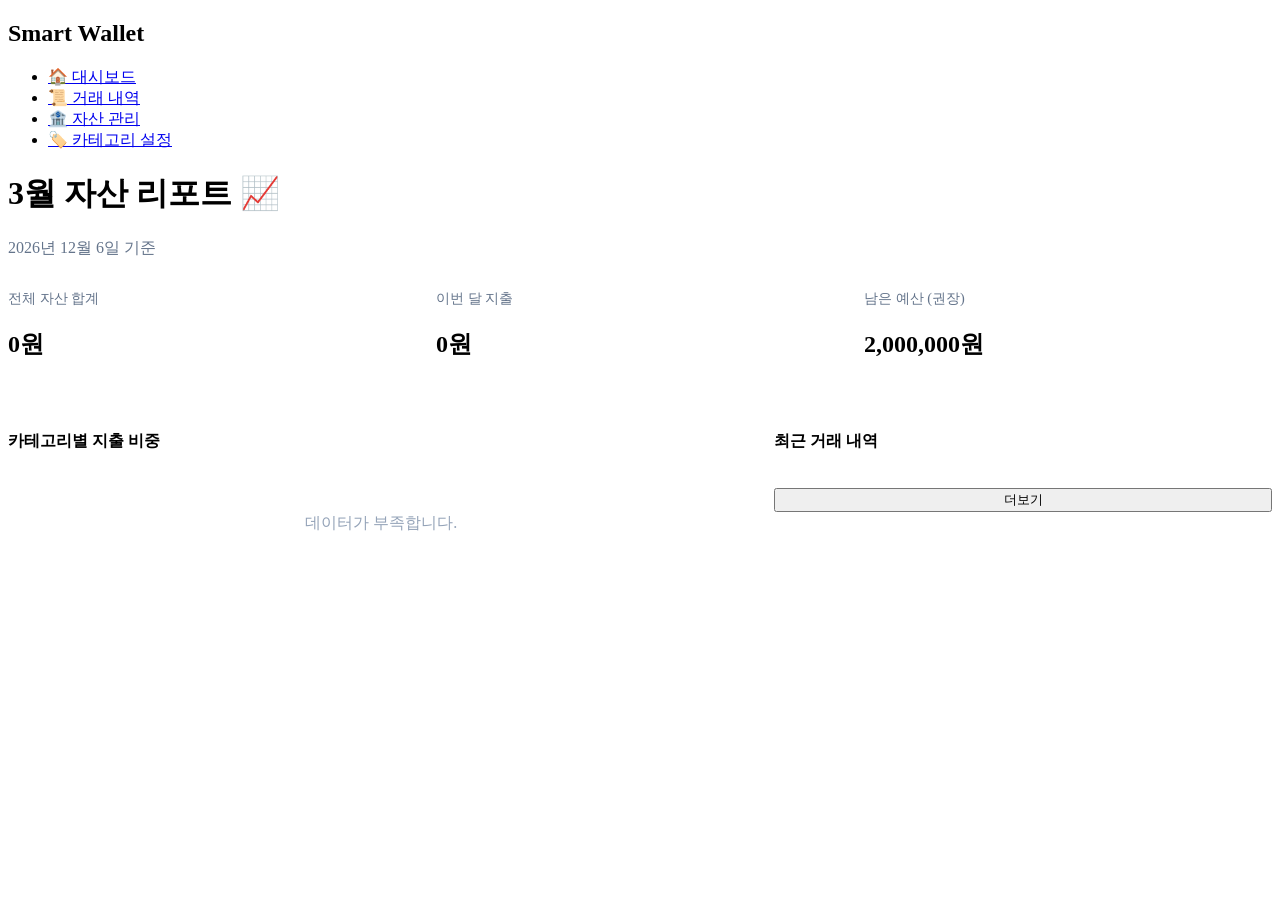
==== AssetFlow/index.html @ 6c75c8ef "Rename index.html to AssetFlow/index.html" ====
<!DOCTYPE html>
<html lang="ko">
<head>
    <meta charset="UTF-8">
    <link rel="stylesheet" href="style.css">
    <title>Dashboard - Smart Wallet</title>
</head>
<body>

<nav class="sidebar">
    <h2>Smart Wallet</h2>
    <ul class="nav-menu">
        <li><a href="index.html" class="nav-item active">🏠 대시보드</a></li>
        <li><a href="history.html" class="nav-item">📜 거래 내역</a></li>
        <li><a href="assets.html" class="nav-item">🏦 자산 관리</a></li>
        <li><a href="categories.html" class="nav-item">🏷️ 카테고리 설정</a></li>
    </ul>
</nav>

<main class="main-content">
    <header style="margin-bottom: 30px;">
        <h1>3월 자산 리포트 📈</h1>
        <p id="todayDate" style="color: #64748b;"></p>
    </header>

    <div style="display: grid; grid-template-columns: repeat(3, 1fr); gap: 20px; margin-bottom: 30px;">
        <div class="card">
            <span style="font-size: 0.9rem; color: #64748b;">전체 자산 합계</span>
            <h2 id="totalBalance">0원</h2>
        </div>
        <div class="card">
            <span style="font-size: 0.9rem; color: #64748b;">이번 달 지출</span>
            <h2 id="monthExpense" style="color:var(--expense)">0원</h2>
        </div>
        <div class="card">
            <span style="font-size: 0.9rem; color: #64748b;">남은 예산 (권장)</span>
            <h2 id="remainingBudget">0원</h2>
        </div>
    </div>

    <div style="display: grid; grid-template-columns: 1.5fr 1fr; gap: 20px;">
        <div class="card">
            <h4>카테고리별 지출 비중</h4>
            <div id="categoryStats" style="margin-top: 20px;">
                <p style="text-align: center; color: #94a3b8; padding: 40px;">데이터가 부족합니다.</p>
            </div>
        </div>

        <div class="card">
            <h4>최근 거래 내역</h4>
            <ul id="recentList" style="list-style: none; margin-top: 15px;">
            </ul>
            <button class="btn btn-outline" style="width: 100%; margin-top: 15px;" onclick="location.href='history.html'">더보기</button>
        </div>
    </div>
</main>

<script>
    document.addEventListener('DOMContentLoaded', () => {
        // 데이터 불러오기
        const assets = JSON.parse(localStorage.getItem('myAssets')) || [];
        const histories = JSON.parse(localStorage.getItem('myHistories')) || [];

        // 날짜 표시
        const now = new Date();
        document.getElementById('todayDate').innerText = `${now.getFullYear()}년 ${now.getMonth() + 1}월 ${now.getDate()}일 기준`;

        // 1. 전체 자산 합계 계산
        const total = assets.reduce((sum, asset) => sum + Number(asset.balance), 0);
        document.getElementById('totalBalance').innerText = total.toLocaleString() + '원';

        // 2. 이번 달 지출 합계 계산
        const currentMonth = now.toISOString().substring(0, 7); // "2024-03" 형식
        const monthTotal = histories
            .filter(item => item.date.startsWith(currentMonth))
            .reduce((sum, item) => sum + Number(item.amount), 0);
        document.getElementById('monthExpense').innerText = monthTotal.toLocaleString() + '원';

        // 3. 예산 대비 남은 금액 (예시: 목표 예산 200만원 설정 시)
        const goal = 2000000;
        const remaining = goal - monthTotal;
        document.getElementById('remainingBudget').innerText = (remaining > 0 ? remaining : 0).toLocaleString() + '원';

        // 4. 최근 거래 내역 5건 표시
        const recentList = document.getElementById('recentList');
        const recentData = histories.slice(0, 5); // 이미 history에서 정렬되어 저장됨

        if (recentData.length > 0) {
            recentList.innerHTML = recentData.map(item => `
                <li style="display: flex; justify-content: space-between; padding: 10px 0; border-bottom: 1px solid #f1f5f9; font-size: 0.9rem;">
                    <span>${item.description}</span>
                    <span style="font-weight: bold; color: var(--expense)">-${Number(item.amount).toLocaleString()}원</span>
                </li>
            `).join('');
        }

        // 5. 간단한 카테고리 통계 (글자로 표시)
        const catStats = document.getElementById('categoryStats');
        if (histories.length > 0) {
            const catMap = {};
            histories.forEach(h => {
                catMap[h.category] = (catMap[h.category] || 0) + Number(h.amount);
            });

            let statsHtml = '';
            for (const [cat, amt] of Object.entries(catMap)) {
                const percent = ((amt / monthTotal) * 100).toFixed(0);
                statsHtml += `
                    <div style="margin-bottom: 15px;">
                        <div style="display:flex; justify-content:space-between; font-size: 0.85rem; margin-bottom: 5px;">
                            <span>${cat}</span><span>${percent}%</span>
                        </div>
                        <div style="width:100%; height:8px; background:#f1f5f9; border-radius:4px;">
                            <div style="width:${percent}%; height:100%; background:var(--primary); border-radius:4px;"></div>
                        </div>
                    </div>
                `;
            }
            catStats.innerHTML = statsHtml;
        }
    });
</script>

</body>
</html>
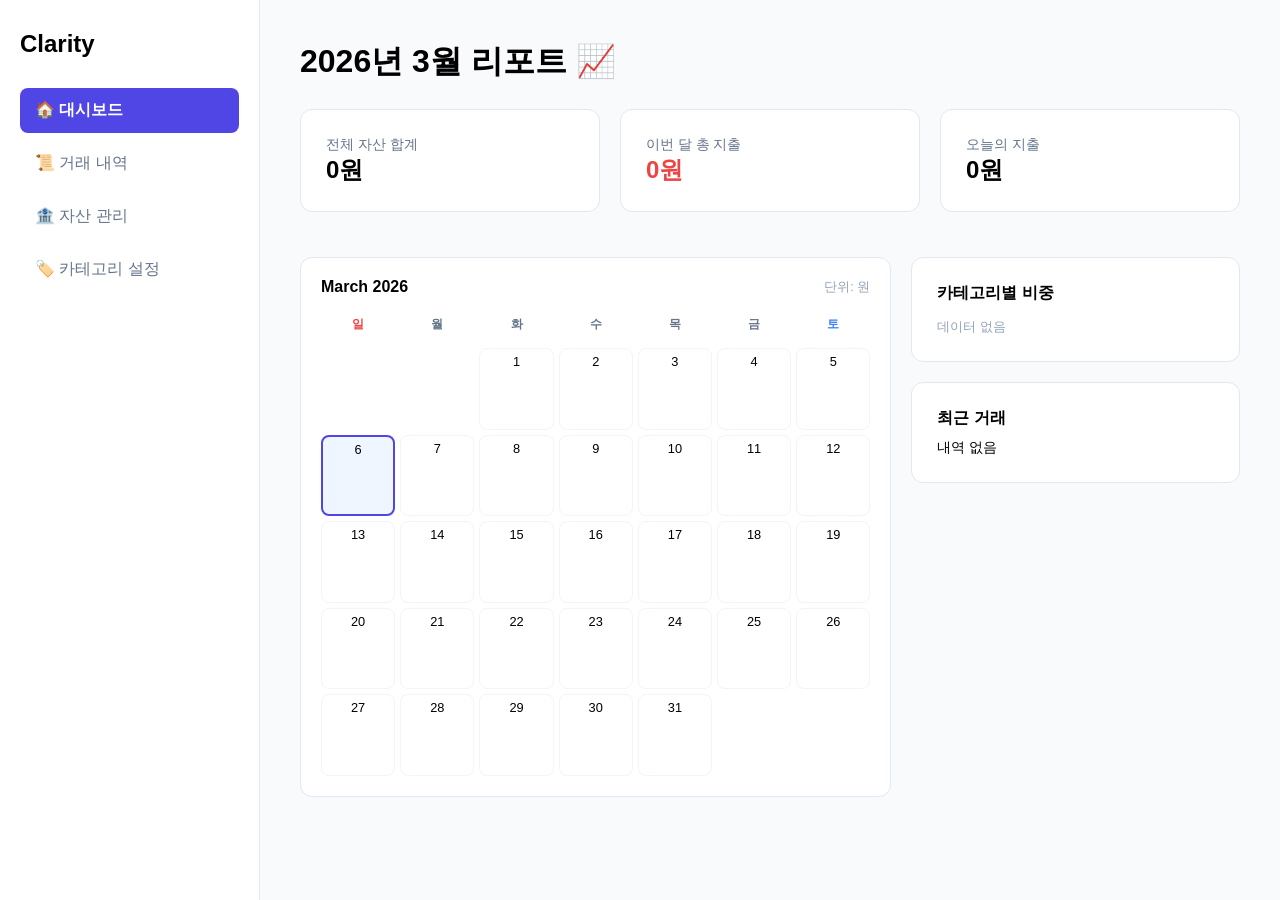
==== commit ccb25a32: "Update index.html" ====
--- a/AssetFlow/index.html
+++ b/AssetFlow/index.html
@@ -3,12 +3,38 @@
 <head>
     <meta charset="UTF-8">
     <link rel="stylesheet" href="style.css">
-    <title>Dashboard - Smart Wallet</title>
+    <title>Clarity - Dashboard</title>
+    <style>
+        /* 캘린더 전용 스타일 */
+        .calendar-container { background: #fff; padding: 20px; border-radius: var(--radius); border: 1px solid var(--border); }
+        .calendar-header { display: flex; justify-content: space-between; align-items: center; margin-bottom: 20px; }
+        .calendar-grid { display: grid; grid-template-columns: repeat(7, 1fr); gap: 5px; text-align: center; }
+        .day-label { font-size: 0.75rem; color: #64748b; font-weight: 600; padding-bottom: 10px; }
+        .day-cell {
+            aspect-ratio: 1 / 1.1;
+            border-radius: 8px;
+            border: 1px solid #f1f5f9;
+            padding: 5px;
+            font-size: 0.8rem;
+            display: flex;
+            flex-direction: column;
+            justify-content: space-between;
+            transition: 0.2s;
+        }
+        .day-cell:hover { background: #f8fafc; border-color: var(--primary); }
+        .day-cell.today { border: 2px solid var(--primary); background: #eff6ff; }
+        .day-cell .date-num { font-weight: 500; }
+        .day-cell .day-sum { font-size: 0.65rem; color: var(--expense); font-weight: bold; overflow: hidden; text-overflow: ellipsis; white-space: nowrap; }
+
+        /* 레이아웃 분할 */
+        .dashboard-grid { display: grid; grid-template-columns: 1.8fr 1fr; gap: 20px; align-items: start; }
+        .side-stack { display: flex; flex-direction: column; gap: 20px; }
+    </style>
 </head>
 <body>
 
 <nav class="sidebar">
-    <h2>Smart Wallet</h2>
+    <h2>Clarity</h2>
     <ul class="nav-menu">
         <li><a href="index.html" class="nav-item active">🏠 대시보드</a></li>
         <li><a href="history.html" class="nav-item">📜 거래 내역</a></li>
@@ -18,108 +44,125 @@
 </nav>
 
 <main class="main-content">
-    <header style="margin-bottom: 30px;">
-        <h1>3월 자산 리포트 📈</h1>
-        <p id="todayDate" style="color: #64748b;"></p>
+    <header style="margin-bottom: 25px;">
+        <h1 id="monthTitle">2026년 3월 리포트 📈</h1>
     </header>
 
-    <div style="display: grid; grid-template-columns: repeat(3, 1fr); gap: 20px; margin-bottom: 30px;">
+    <div style="display: grid; grid-template-columns: repeat(3, 1fr); gap: 20px; margin-bottom: 25px;">
         <div class="card">
-            <span style="font-size: 0.9rem; color: #64748b;">전체 자산 합계</span>
+            <span style="font-size: 0.85rem; color: #64748b;">전체 자산 합계</span>
             <h2 id="totalBalance">0원</h2>
         </div>
         <div class="card">
-            <span style="font-size: 0.9rem; color: #64748b;">이번 달 지출</span>
+            <span style="font-size: 0.85rem; color: #64748b;">이번 달 총 지출</span>
             <h2 id="monthExpense" style="color:var(--expense)">0원</h2>
         </div>
         <div class="card">
-            <span style="font-size: 0.9rem; color: #64748b;">남은 예산 (권장)</span>
-            <h2 id="remainingBudget">0원</h2>
+            <span style="font-size: 0.85rem; color: #64748b;">오늘의 지출</span>
+            <h2 id="todayExpense">0원</h2>
         </div>
     </div>
 
-    <div style="display: grid; grid-template-columns: 1.5fr 1fr; gap: 20px;">
-        <div class="card">
-            <h4>카테고리별 지출 비중</h4>
-            <div id="categoryStats" style="margin-top: 20px;">
-                <p style="text-align: center; color: #94a3b8; padding: 40px;">데이터가 부족합니다.</p>
+    <div class="dashboard-grid">
+        <div class="calendar-container">
+            <div class="calendar-header">
+                <h4 id="calMonth">March 2026</h4>
+                <div style="font-size: 0.8rem; color: #94a3b8;">단위: 원</div>
+            </div>
+            <div id="calendarGrid" class="calendar-grid">
+                <div class="day-label" style="color:#ef4444">일</div><div class="day-label">월</div><div class="day-label">화</div>
+                <div class="day-label">수</div><div class="day-label">목</div><div class="day-label">금</div><div class="day-label" style="color:#3b82f6">토</div>
             </div>
         </div>
 
-        <div class="card">
-            <h4>최근 거래 내역</h4>
-            <ul id="recentList" style="list-style: none; margin-top: 15px;">
-            </ul>
-            <button class="btn btn-outline" style="width: 100%; margin-top: 15px;" onclick="location.href='history.html'">더보기</button>
+        <div class="side-stack">
+            <div class="card" style="margin:0;">
+                <h4>카테고리별 비중</h4>
+                <div id="categoryStats" style="margin-top: 15px;"></div>
+            </div>
+            <div class="card" style="margin:0;">
+                <h4>최근 거래</h4>
+                <ul id="recentList" style="list-style: none; margin-top: 10px; font-size: 0.85rem;"></ul>
+            </div>
         </div>
     </div>
 </main>
 
 <script>
     document.addEventListener('DOMContentLoaded', () => {
-        // 데이터 불러오기
         const assets = JSON.parse(localStorage.getItem('myAssets')) || [];
         const histories = JSON.parse(localStorage.getItem('myHistories')) || [];
+        const now = new Date();
+        const currentYear = now.getFullYear();
+        const currentMonth = now.getMonth(); // 0-11
 
-        // 날짜 표시
-        const now = new Date();
-        document.getElementById('todayDate').innerText = `${now.getFullYear()}년 ${now.getMonth() + 1}월 ${now.getDate()}일 기준`;
-
-        // 1. 전체 자산 합계 계산
-        const total = assets.reduce((sum, asset) => sum + Number(asset.balance), 0);
+        // 1. 기초 상단 데이터 계산
+        const total = assets.reduce((sum, a) => sum + Number(a.balance), 0);
         document.getElementById('totalBalance').innerText = total.toLocaleString() + '원';
 
-        // 2. 이번 달 지출 합계 계산
-        const currentMonth = now.toISOString().substring(0, 7); // "2024-03" 형식
-        const monthTotal = histories
-            .filter(item => item.date.startsWith(currentMonth))
-            .reduce((sum, item) => sum + Number(item.amount), 0);
+        const monthStr = now.toISOString().substring(0, 7);
+        const monthHistories = histories.filter(h => h.date.startsWith(monthStr));
+        const monthTotal = monthHistories.reduce((sum, h) => sum + Number(h.amount), 0);
         document.getElementById('monthExpense').innerText = monthTotal.toLocaleString() + '원';
 
-        // 3. 예산 대비 남은 금액 (예시: 목표 예산 200만원 설정 시)
-        const goal = 2000000;
-        const remaining = goal - monthTotal;
-        document.getElementById('remainingBudget').innerText = (remaining > 0 ? remaining : 0).toLocaleString() + '원';
+        const todayStr = now.toISOString().substring(0, 10);
+        const todayTotal = histories.filter(h => h.date === todayStr).reduce((sum, h) => sum + Number(h.amount), 0);
+        document.getElementById('todayExpense').innerText = todayTotal.toLocaleString() + '원';
 
-        // 4. 최근 거래 내역 5건 표시
-        const recentList = document.getElementById('recentList');
-        const recentData = histories.slice(0, 5); // 이미 history에서 정렬되어 저장됨
+        // 2. 캘린더 생성 로직
+        const calGrid = document.getElementById('calendarGrid');
+        const firstDay = new Date(currentYear, currentMonth, 1).getDay();
+        const lastDate = new Date(currentYear, currentMonth + 1, 0).getDate();
 
-        if (recentData.length > 0) {
-            recentList.innerHTML = recentData.map(item => `
-                <li style="display: flex; justify-content: space-between; padding: 10px 0; border-bottom: 1px solid #f1f5f9; font-size: 0.9rem;">
-                    <span>${item.description}</span>
-                    <span style="font-weight: bold; color: var(--expense)">-${Number(item.amount).toLocaleString()}원</span>
-                </li>
-            `).join('');
+        // 시작 빈칸
+        for (let i = 0; i < firstDay; i++) {
+            const empty = document.createElement('div');
+            calGrid.appendChild(empty);
         }
 
-        // 5. 간단한 카테고리 통계 (글자로 표시)
+        // 날짜 채우기
+        for (let d = 1; d <= lastDate; d++) {
+            const dateStr = `${currentYear}-${String(currentMonth + 1).padStart(2, '0')}-${String(d).padStart(2, '0')}`;
+            const daySum = histories
+                .filter(h => h.date === dateStr)
+                .reduce((sum, h) => sum + Number(h.amount), 0);
+
+            const cell = document.createElement('div');
+            cell.className = 'day-cell' + (dateStr === todayStr ? ' today' : '');
+            cell.innerHTML = `
+                <span class="date-num">${d}</span>
+                ${daySum > 0 ? `<span class="day-sum">-${daySum.toLocaleString()}</span>` : ''}
+            `;
+            calGrid.appendChild(cell);
+        }
+
+        // 3. 카테고리 통계 (Progress bar)
         const catStats = document.getElementById('categoryStats');
-        if (histories.length > 0) {
-            const catMap = {};
-            histories.forEach(h => {
-                catMap[h.category] = (catMap[h.category] || 0) + Number(h.amount);
-            });
+        const catMap = {};
+        monthHistories.forEach(h => catMap[h.category] = (catMap[h.category] || 0) + Number(h.amount));
 
-            let statsHtml = '';
-            for (const [cat, amt] of Object.entries(catMap)) {
-                const percent = ((amt / monthTotal) * 100).toFixed(0);
-                statsHtml += `
-                    <div style="margin-bottom: 15px;">
-                        <div style="display:flex; justify-content:space-between; font-size: 0.85rem; margin-bottom: 5px;">
-                            <span>${cat}</span><span>${percent}%</span>
-                        </div>
-                        <div style="width:100%; height:8px; background:#f1f5f9; border-radius:4px;">
-                            <div style="width:${percent}%; height:100%; background:var(--primary); border-radius:4px;"></div>
-                        </div>
+        catStats.innerHTML = Object.entries(catMap).map(([cat, amt]) => {
+            const percent = ((amt / monthTotal) * 100).toFixed(0);
+            return `
+                <div style="margin-bottom: 12px;">
+                    <div style="display:flex; justify-content:space-between; font-size: 0.75rem; margin-bottom: 4px;">
+                        <span>${cat}</span><span>${percent}%</span>
                     </div>
-                `;
-            }
-            catStats.innerHTML = statsHtml;
-        }
+                    <div style="width:100%; height:6px; background:#f1f5f9; border-radius:3px;">
+                        <div style="width:${percent}%; height:100%; background:var(--primary); border-radius:3px;"></div>
+                    </div>
+                </div>`;
+        }).join('') || '<p style="color:#94a3b8; font-size:0.8rem;">데이터 없음</p>';
+
+        // 4. 최근 거래 3건만 요약
+        const recentList = document.getElementById('recentList');
+        recentList.innerHTML = histories.slice(0, 3).map(h => `
+            <li style="padding: 8px 0; border-bottom: 1px solid #f8fafc; display:flex; justify-content:space-between;">
+                <span>${h.description}</span>
+                <span style="color:var(--expense); font-weight:600;">-${Number(h.amount).toLocaleString()}</span>
+            </li>
+        `).join('') || '<li>내역 없음</li>';
     });
 </script>
-
 </body>
 </html>
--- a/AssetFlow/style.css
+++ b/AssetFlow/style.css
@@ -0,0 +1,83 @@
+:root {
+    --primary: #4f46e5;
+    --income: #10b981;
+    --expense: #ef4444;
+    --bg: #f8fafc;
+    --card: #ffffff;
+    --border: #e2e8f0;
+    --radius: 12px;
+}
+
+* { margin: 0; padding: 0; box-sizing: border-box; }
+body { font-family: 'Pretendard', sans-serif; background: var(--bg); display: flex; }
+
+/* 레이아웃 분리: 사이드바고정 */
+.sidebar {
+    width: 260px;
+    height: 100vh;
+    background: var(--card);
+    padding: 30px 20px;
+    border-right: 1px solid var(--border);
+    position: fixed;
+}
+
+.main-content {
+    margin-left: 260px;
+    width: calc(100% - 260px);
+    padding: 40px;
+}
+
+/* 메뉴 스타일 */
+.nav-menu { list-style: none; margin-top: 30px; }
+.nav-item {
+    padding: 12px 15px;
+    border-radius: 8px;
+    margin-bottom: 8px;
+    display: block;
+    text-decoration: none;
+    color: #64748b;
+}
+.nav-item.active { background: var(--primary); color: #fff; font-weight: 600; }
+
+/* 카드 및 공통 요소 */
+.card { background: var(--card); border-radius: var(--radius); padding: 25px; border: 1px solid var(--border); margin-bottom: 20px; }
+.btn { padding: 10px 20px; border-radius: 8px; border: none; cursor: pointer; font-weight: 600; }
+.btn-primary { background: var(--primary); color: #fff; }
+
+
+/* 1. 실제 못생긴 input은 숨깁니다 */
+#excelFile {
+    display: none;
+}
+
+/* 2. input 대신 클릭될 예쁜 라벨(버튼 모양) */
+.file-upload-label {
+    display: flex;
+    align-items: center;
+    justify-content: center;
+    gap: 10px;
+    width: 100%;
+    padding: 15px;
+    background-color: #f8fafc;
+    border: 2px dashed #cbd5e1;
+    border-radius: 12px;
+    cursor: pointer;
+    transition: all 0.2s ease;
+    color: #64748b;
+    font-weight: 500;
+}
+
+.file-upload-label:hover {
+    background-color: #f1f5f9;
+    border-color: var(--primary);
+    color: var(--primary);
+}
+
+/* 3. 파일이 선택되었을 때 보여줄 파일명 스타일 */
+#fileNameDisplay {
+    margin-top: 8px;
+    font-size: 0.85rem;
+    color: var(--primary);
+    font-weight: 600;
+    text-align: center;
+}
